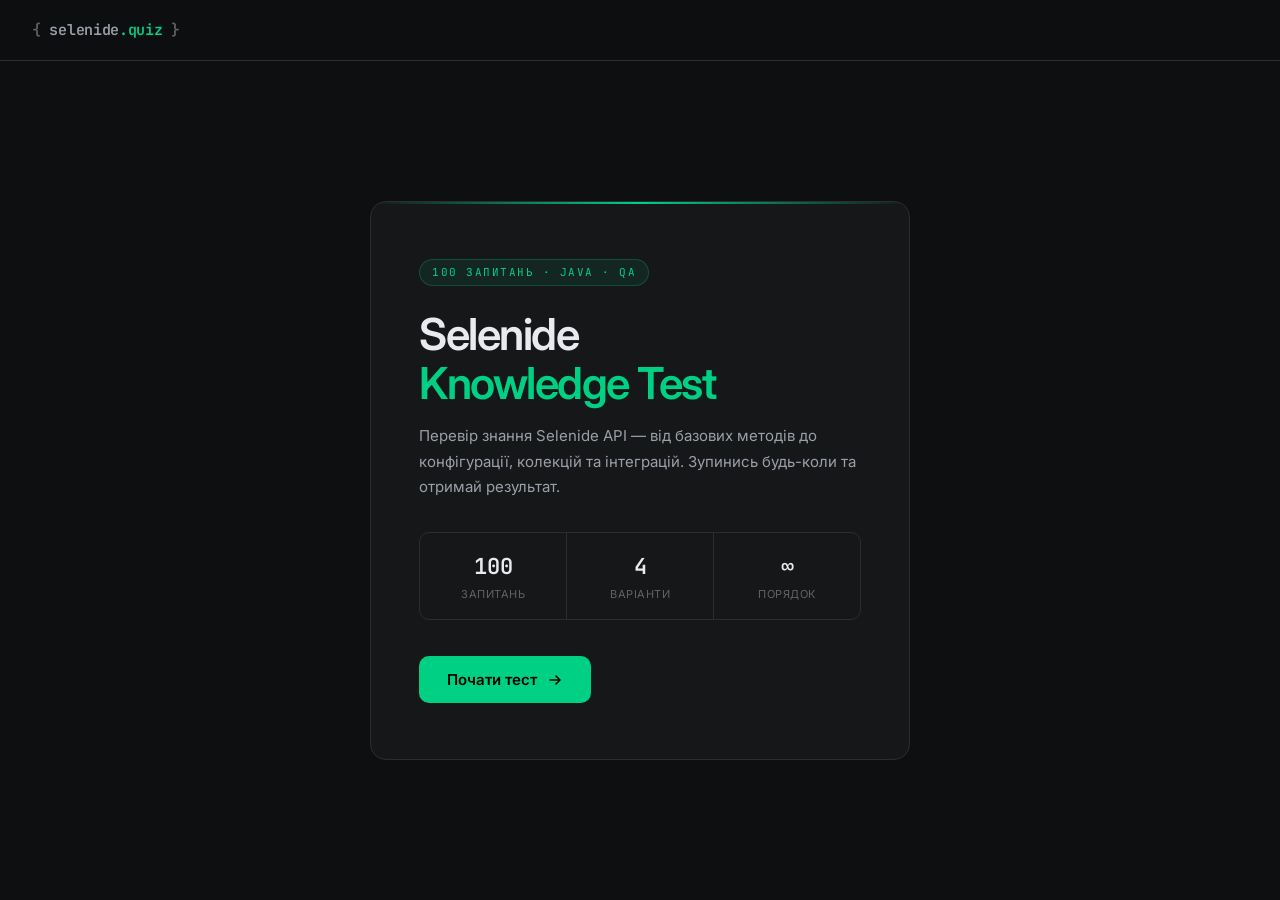
==== selenide-quiz/index.html @ ab712564 "Initial commit" ====
<!DOCTYPE html>
<html lang="uk">
<head>
  <meta charset="UTF-8">
  <meta name="viewport" content="width=device-width, initial-scale=1.0">
  <title>Selenide Quiz</title>
  <link rel="preconnect" href="https://fonts.googleapis.com">
  <link rel="preconnect" href="https://fonts.gstatic.com" crossorigin>
  <link href="https://fonts.googleapis.com/css2?family=JetBrains+Mono:wght@400;500;600&family=Inter:wght@400;500;600&display=swap" rel="stylesheet">
  <link rel="stylesheet" href="style.css">
</head>
<body>
  <div class="app">
    <header class="header">
      <div class="logo"><span class="logo-bracket">{</span> selenide<span class="logo-accent">.quiz</span> <span class="logo-bracket">}</span></div>
      <div class="header-meta" id="headerMeta"></div>
    </header>

    <main class="main">

      <div class="screen" id="startScreen">
        <div class="start-card">
          <div class="start-badge">100 запитань · Java · QA</div>
          <h1 class="start-title">Selenide<br><span class="start-title-accent">Knowledge Test</span></h1>
          <p class="start-desc">Перевір знання Selenide API — від базових методів до конфігурації, колекцій та інтеграцій. Зупинись будь-коли та отримай результат.</p>
          <div class="start-stats">
            <div class="start-stat"><span class="stat-n">100</span><span class="stat-l">запитань</span></div>
            <div class="start-stat"><span class="stat-n">4</span><span class="stat-l">варіанти</span></div>
            <div class="start-stat"><span class="stat-n">∞</span><span class="stat-l">порядок</span></div>
          </div>
          <button class="btn-primary" id="startBtn">
            <span>Почати тест</span>
            <svg width="16" height="16" viewBox="0 0 16 16" fill="none"><path d="M3 8h10M9 4l4 4-4 4" stroke="currentColor" stroke-width="1.5" stroke-linecap="round" stroke-linejoin="round"/></svg>
          </button>
        </div>
      </div>

      <div class="screen hidden" id="quizScreen">
        <div class="quiz-layout">
          <div class="quiz-sidebar">
            <div class="progress-ring-wrap">
              <svg class="progress-ring" width="80" height="80" viewBox="0 0 80 80">
                <circle class="ring-bg" cx="40" cy="40" r="34" fill="none" stroke-width="4"/>
                <circle class="ring-fill" id="ringFill" cx="40" cy="40" r="34" fill="none" stroke-width="4" stroke-linecap="round" transform="rotate(-90 40 40)"/>
              </svg>
              <div class="ring-label" id="ringLabel">0%</div>
            </div>
            <div class="score-block">
              <div class="score-item correct"><span class="score-icon">✓</span><span id="sCorrect">0</span></div>
              <div class="score-item wrong"><span class="score-icon">✗</span><span id="sWrong">0</span></div>
            </div>
            <div class="q-counter" id="qCounter">1 <span>/ 100</span></div>
            <button class="btn-finish" id="finishBtn">⏹ Фініш</button>
          </div>
          <div class="quiz-content">
            <div class="progress-bar-wrap">
              <div class="progress-bar"><div class="progress-fill" id="progressFill"></div></div>
            </div>
            <div class="question-box">
              <div class="q-number" id="qNumber">Q1</div>
              <div class="q-text" id="qText"></div>
            </div>
            <div class="options" id="optionsContainer"></div>
            <div class="feedback hidden" id="feedbackBox"></div>
            <div class="btn-row">
              <button class="btn-next hidden" id="nextBtn">Наступне →</button>
            </div>
          </div>
        </div>
      </div>

      <div class="screen hidden" id="resultsScreen">
        <div class="results-card">
          <div class="result-label">Результат</div>
          <div class="result-percent" id="resultPercent">0%</div>
          <div class="result-msg" id="resultMsg"></div>
          <div class="result-grid">
            <div class="result-cell correct"><div class="rc-n" id="rcCorrect">0</div><div class="rc-l">правильних</div></div>
            <div class="result-cell wrong"><div class="rc-n" id="rcWrong">0</div><div class="rc-l">неправильних</div></div>
            <div class="result-cell"><div class="rc-n" id="rcTotal">0</div><div class="rc-l">пройдено</div></div>
            <div class="result-cell muted"><div class="rc-n" id="rcLeft">0</div><div class="rc-l">залишилось</div></div>
          </div>
          <button class="btn-primary" id="restartBtn">
            <span>Пройти ще раз</span>
            <svg width="16" height="16" viewBox="0 0 16 16" fill="none"><path d="M2 8a6 6 0 1 0 1.2-3.6M2 2v4h4" stroke="currentColor" stroke-width="1.5" stroke-linecap="round" stroke-linejoin="round"/></svg>
          </button>
        </div>
      </div>

    </main>
  </div>
  <script src="questions.js"></script>
  <script src="app.js"></script>
</body>
</html>
---- selenide-quiz/style.css ----
*, *::before, *::after { box-sizing: border-box; margin: 0; padding: 0; }

:root {
  --bg: #0e0f11;
  --bg2: #161719;
  --bg3: #1e2023;
  --border: #2a2d31;
  --border2: #353a3f;
  --text: #e8eaed;
  --text2: #9aa0a8;
  --text3: #5f6368;
  --accent: #00d084;
  --accent2: #00a86b;
  --danger: #ff5c5c;
  --danger-bg: rgba(255,92,92,0.08);
  --danger-border: rgba(255,92,92,0.25);
  --success: #00d084;
  --success-bg: rgba(0,208,132,0.08);
  --success-border: rgba(0,208,132,0.25);
  --font-mono: 'JetBrains Mono', monospace;
  --font: 'Inter', sans-serif;
  --radius: 10px;
  --radius-lg: 16px;
}

html, body { height: 100%; }
body { font-family: var(--font); background: var(--bg); color: var(--text); line-height: 1.6; min-height: 100vh; }
.app { min-height: 100vh; display: flex; flex-direction: column; }

.header { display: flex; align-items: center; justify-content: space-between; padding: 18px 32px; border-bottom: 1px solid var(--border); position: sticky; top: 0; background: rgba(14,15,17,0.92); backdrop-filter: blur(12px); z-index: 10; }
.logo { font-family: var(--font-mono); font-size: 15px; font-weight: 600; color: var(--text2); letter-spacing: -0.3px; }
.logo-bracket { color: var(--text3); }
.logo-accent { color: var(--accent); }
.header-meta { font-family: var(--font-mono); font-size: 12px; color: var(--text3); }

.main { flex: 1; display: flex; align-items: center; justify-content: center; padding: 40px 24px; }
.screen { width: 100%; max-width: 820px; }
.hidden { display: none !important; }

.start-card { background: var(--bg2); border: 1px solid var(--border); border-radius: var(--radius-lg); padding: 56px 48px; max-width: 540px; margin: 0 auto; position: relative; overflow: hidden; }
.start-card::before { content: ''; position: absolute; top: 0; left: 0; right: 0; height: 2px; background: linear-gradient(90deg, transparent, var(--accent), transparent); }
.start-badge { font-family: var(--font-mono); font-size: 11px; color: var(--accent); text-transform: uppercase; letter-spacing: 1.5px; margin-bottom: 24px; display: inline-block; background: var(--success-bg); border: 1px solid var(--success-border); padding: 4px 12px; border-radius: 20px; }
.start-title { font-size: 44px; font-weight: 600; line-height: 1.1; letter-spacing: -1.5px; margin-bottom: 16px; color: var(--text); }
.start-title-accent { color: var(--accent); }
.start-desc { font-size: 15px; color: var(--text2); line-height: 1.7; margin-bottom: 32px; }

.start-stats { display: flex; gap: 0; margin-bottom: 36px; border: 1px solid var(--border); border-radius: var(--radius); overflow: hidden; }
.start-stat { flex: 1; padding: 16px; text-align: center; border-right: 1px solid var(--border); }
.start-stat:last-child { border-right: none; }
.stat-n { display: block; font-family: var(--font-mono); font-size: 22px; font-weight: 600; color: var(--text); }
.stat-l { display: block; font-size: 11px; color: var(--text3); margin-top: 2px; text-transform: uppercase; letter-spacing: 0.5px; }

.btn-primary { display: inline-flex; align-items: center; gap: 10px; padding: 14px 28px; background: var(--accent); color: #000; border: none; border-radius: var(--radius); font-size: 15px; font-weight: 600; cursor: pointer; transition: background 0.15s, transform 0.1s; font-family: var(--font); }
.btn-primary:hover { background: var(--accent2); }
.btn-primary:active { transform: scale(0.98); }

.btn-finish { width: 100%; padding: 10px; background: transparent; border: 1px solid var(--danger-border); color: var(--danger); border-radius: var(--radius); font-size: 13px; font-family: var(--font-mono); cursor: pointer; transition: background 0.15s; margin-top: auto; }
.btn-finish:hover { background: var(--danger-bg); }

.btn-next { padding: 12px 28px; background: transparent; border: 1px solid var(--border2); color: var(--text); border-radius: var(--radius); font-size: 14px; font-family: var(--font); cursor: pointer; transition: border-color 0.15s, color 0.15s; }
.btn-next:hover { border-color: var(--accent); color: var(--accent); }

.quiz-layout { display: grid; grid-template-columns: 160px 1fr; gap: 24px; align-items: start; }
.quiz-sidebar { background: var(--bg2); border: 1px solid var(--border); border-radius: var(--radius-lg); padding: 24px 16px; display: flex; flex-direction: column; align-items: center; gap: 20px; position: sticky; top: 88px; }

.progress-ring-wrap { position: relative; width: 80px; height: 80px; }
.ring-bg { stroke: var(--border); }
.ring-fill { stroke: var(--accent); stroke-dasharray: 213.6; stroke-dashoffset: 213.6; transition: stroke-dashoffset 0.4s ease; }
.ring-label { position: absolute; inset: 0; display: flex; align-items: center; justify-content: center; font-family: var(--font-mono); font-size: 13px; font-weight: 600; color: var(--text); }

.score-block { display: flex; flex-direction: column; gap: 8px; width: 100%; }
.score-item { display: flex; align-items: center; justify-content: space-between; padding: 8px 12px; border-radius: var(--radius); font-family: var(--font-mono); font-size: 15px; font-weight: 600; background: var(--bg3); }
.score-item.correct { color: var(--success); }
.score-item.wrong { color: var(--danger); }
.score-icon { font-size: 13px; }
.q-counter { font-family: var(--font-mono); font-size: 18px; font-weight: 600; color: var(--text); }
.q-counter span { color: var(--text3); font-size: 13px; }

.quiz-content { display: flex; flex-direction: column; gap: 20px; }
.progress-bar-wrap { width: 100%; }
.progress-bar { height: 3px; background: var(--border); border-radius: 2px; overflow: hidden; }
.progress-fill { height: 100%; background: var(--accent); border-radius: 2px; transition: width 0.4s ease; width: 0%; }

.question-box { background: var(--bg2); border: 1px solid var(--border); border-radius: var(--radius-lg); padding: 28px 32px; position: relative; overflow: hidden; }
.question-box::before { content: ''; position: absolute; left: 0; top: 0; bottom: 0; width: 3px; background: var(--accent); border-radius: 2px; }
.q-number { font-family: var(--font-mono); font-size: 11px; color: var(--accent); text-transform: uppercase; letter-spacing: 1px; margin-bottom: 12px; }
.q-text { font-size: 17px; font-weight: 500; color: var(--text); line-height: 1.55; }

.options { display: flex; flex-direction: column; gap: 10px; }
.option { display: flex; align-items: center; gap: 14px; padding: 14px 18px; background: var(--bg2); border: 1px solid var(--border); border-radius: var(--radius); cursor: pointer; font-size: 15px; color: var(--text); text-align: left; transition: border-color 0.12s, background 0.12s; font-family: var(--font); width: 100%; }
.option:hover:not(:disabled) { border-color: var(--border2); background: var(--bg3); }
.option:disabled { cursor: default; }
.option.correct { border-color: var(--success-border); background: var(--success-bg); color: var(--success); }
.option.wrong { border-color: var(--danger-border); background: var(--danger-bg); color: var(--danger); }
.option.reveal { border-color: var(--success-border); background: var(--success-bg); color: var(--success); }

.opt-letter { width: 28px; height: 28px; border-radius: 6px; background: var(--bg3); border: 1px solid var(--border2); display: flex; align-items: center; justify-content: center; font-family: var(--font-mono); font-size: 12px; font-weight: 600; flex-shrink: 0; color: var(--text2); transition: background 0.12s, border-color 0.12s, color 0.12s; }
.option.correct .opt-letter { background: var(--success-bg); border-color: var(--success-border); color: var(--success); }
.option.wrong .opt-letter { background: var(--danger-bg); border-color: var(--danger-border); color: var(--danger); }
.option.reveal .opt-letter { background: var(--success-bg); border-color: var(--success-border); color: var(--success); }

.feedback { padding: 14px 18px; border-radius: var(--radius); font-size: 14px; line-height: 1.6; }
.feedback.correct { background: var(--success-bg); border: 1px solid var(--success-border); color: var(--success); }
.feedback.wrong { background: var(--danger-bg); border: 1px solid var(--danger-border); color: var(--danger); }
.btn-row { min-height: 44px; }

.results-card { background: var(--bg2); border: 1px solid var(--border); border-radius: var(--radius-lg); padding: 56px 48px; max-width: 540px; margin: 0 auto; text-align: center; position: relative; overflow: hidden; }
.results-card::before { content: ''; position: absolute; top: 0; left: 0; right: 0; height: 2px; background: linear-gradient(90deg, transparent, var(--accent), transparent); }
.result-label { font-family: var(--font-mono); font-size: 11px; color: var(--text3); text-transform: uppercase; letter-spacing: 1.5px; margin-bottom: 8px; }
.result-percent { font-size: 72px; font-weight: 600; letter-spacing: -3px; color: var(--accent); font-family: var(--font-mono); line-height: 1; margin-bottom: 12px; }
.result-msg { font-size: 15px; color: var(--text2); margin-bottom: 36px; }
.result-grid { display: grid; grid-template-columns: 1fr 1fr; gap: 12px; margin-bottom: 36px; }
.result-cell { background: var(--bg3); border: 1px solid var(--border); border-radius: var(--radius); padding: 20px 16px; }
.result-cell.correct .rc-n { color: var(--success); }
.result-cell.wrong .rc-n { color: var(--danger); }
.result-cell.muted .rc-n { color: var(--text3); }
.rc-n { font-family: var(--font-mono); font-size: 28px; font-weight: 600; color: var(--text); }
.rc-l { font-size: 12px; color: var(--text3); margin-top: 4px; text-transform: uppercase; letter-spacing: 0.5px; }

@media (max-width: 640px) {
  .quiz-layout { grid-template-columns: 1fr; }
  .quiz-sidebar { position: static; flex-direction: row; flex-wrap: wrap; justify-content: space-between; }
  .start-card, .results-card { padding: 32px 24px; }
  .start-title { font-size: 32px; }
  .header { padding: 14px 20px; }
}
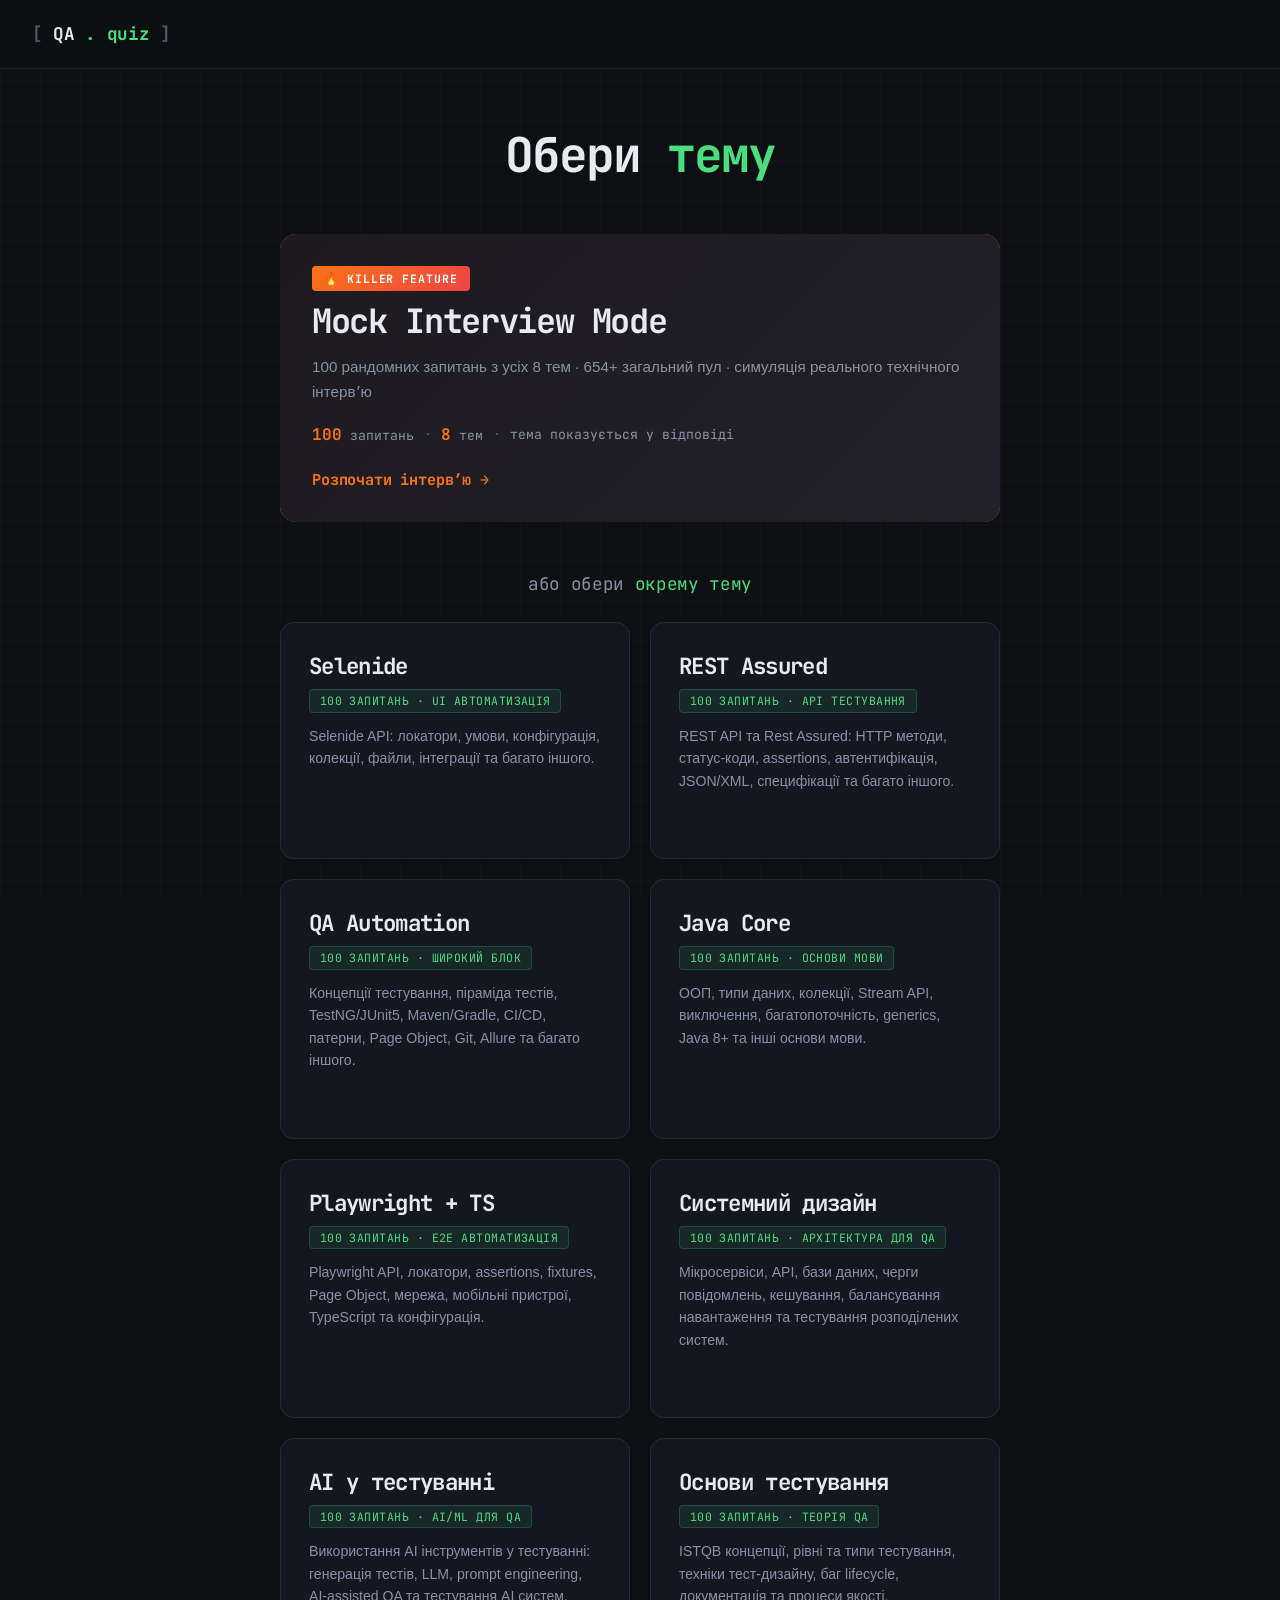
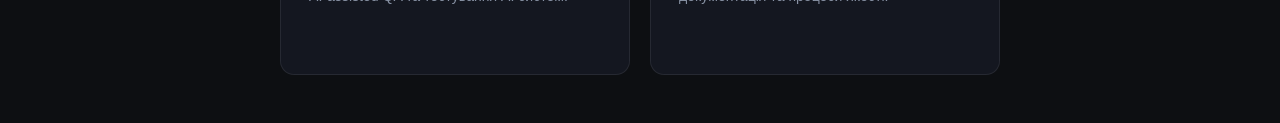
==== commit 68ba1923: "update selenide quiz app" ====
--- a/selenide-quiz/index.html
+++ b/selenide-quiz/index.html
@@ -3,93 +3,75 @@
 <head>
   <meta charset="UTF-8">
   <meta name="viewport" content="width=device-width, initial-scale=1.0">
-  <title>Selenide Quiz</title>
+  <title>QA Quiz</title>
   <link rel="preconnect" href="https://fonts.googleapis.com">
-  <link rel="preconnect" href="https://fonts.gstatic.com" crossorigin>
-  <link href="https://fonts.googleapis.com/css2?family=JetBrains+Mono:wght@400;500;600&family=Inter:wght@400;500;600&display=swap" rel="stylesheet">
+  <link href="https://fonts.googleapis.com/css2?family=JetBrains+Mono:wght@400;500;700&family=Inter:wght@400;500;600&display=swap" rel="stylesheet">
   <link rel="stylesheet" href="style.css">
 </head>
 <body>
+  <div class="bg-grid"></div>
+
   <div class="app">
     <header class="header">
-      <div class="logo"><span class="logo-bracket">{</span> selenide<span class="logo-accent">.quiz</span> <span class="logo-bracket">}</span></div>
-      <div class="header-meta" id="headerMeta"></div>
+      <div class="logo">
+        <span class="logo-bracket">[</span>
+        <span class="logo-text">QA</span>
+        <span class="logo-dot">.</span>
+        <span class="logo-quiz">quiz</span>
+        <span class="logo-bracket">]</span>
+        <span class="logo-topic-sep" id="logoTopic" style="display:none"></span>
+      </div>
+      <div class="header-meta" id="headerMeta" style="display:none">
+        <span class="meta-item" id="metaCounter">1 / 100</span>
+        <span class="meta-sep">//</span>
+        <span class="meta-item correct-meta"><span id="metaCorrect">0</span> ✓</span>
+        <span class="meta-sep">//</span>
+        <span class="meta-item wrong-meta"><span id="metaWrong">0</span> ✗</span>
+        <button class="finish-btn" id="finishBtn">Фініш</button>
+      </div>
     </header>
 
-    <main class="main">
+    <!-- START / TOPIC PICKER SCREEN -->
+    <div class="screen" id="startScreen" style="display:flex">
+      <div class="start-content" style="display:none"></div>
+      <div class="start-deco" style="display:none"></div>
+      <div class="topic-picker" id="topicPicker"></div>
+    </div>
 
-      <div class="screen" id="startScreen">
-        <div class="start-card">
-          <div class="start-badge">100 запитань · Java · QA</div>
-          <h1 class="start-title">Selenide<br><span class="start-title-accent">Knowledge Test</span></h1>
-          <p class="start-desc">Перевір знання Selenide API — від базових методів до конфігурації, колекцій та інтеграцій. Зупинись будь-коли та отримай результат.</p>
-          <div class="start-stats">
-            <div class="start-stat"><span class="stat-n">100</span><span class="stat-l">запитань</span></div>
-            <div class="start-stat"><span class="stat-n">4</span><span class="stat-l">варіанти</span></div>
-            <div class="start-stat"><span class="stat-n">∞</span><span class="stat-l">порядок</span></div>
-          </div>
-          <button class="btn-primary" id="startBtn">
-            <span>Почати тест</span>
-            <svg width="16" height="16" viewBox="0 0 16 16" fill="none"><path d="M3 8h10M9 4l4 4-4 4" stroke="currentColor" stroke-width="1.5" stroke-linecap="round" stroke-linejoin="round"/></svg>
-          </button>
+    <!-- QUIZ SCREEN -->
+    <div class="screen" id="quizScreen" style="display:none">
+      <div class="progress-bar-wrap">
+        <div class="progress-bar"><div class="progress-fill" id="progressFill"></div></div>
+      </div>
+      <div class="question-area">
+        <div class="question-num" id="questionNum">01</div>
+        <span class="question-topic-tag" id="questionTopicTag" style="display:none"></span>
+        <div class="question-text" id="questionText"></div>
+      </div>
+      <div class="options" id="optionsContainer"></div>
+      <div class="feedback" id="feedbackBox" style="display:none"></div>
+      <div class="quiz-actions">
+        <button class="next-btn" id="nextBtn" style="display:none">Наступне <span>→</span></button>
+      </div>
+    </div>
+
+    <!-- RESULTS SCREEN -->
+    <div class="screen" id="resultsScreen" style="display:none">
+      <div class="results-content">
+        <div class="result-label">Результат</div>
+        <div class="result-percent" id="resultPercent">0%</div>
+        <div class="result-msg" id="resultMsg"></div>
+        <div class="result-stats">
+          <div class="stat-card correct-card"><div class="stat-n" id="resCorrect">0</div><div class="stat-l">правильних</div></div>
+          <div class="stat-card wrong-card"><div class="stat-n" id="resWrong">0</div><div class="stat-l">неправильних</div></div>
+          <div class="stat-card total-card"><div class="stat-n" id="resTotal">0</div><div class="stat-l">пройдено</div></div>
+          <div class="stat-card skip-card"><div class="stat-n" id="resSkipped">0</div><div class="stat-l">залишилось</div></div>
         </div>
+        <button class="start-btn" id="restartBtn"><span>Обрати тему</span><span class="btn-arrow">↩</span></button>
       </div>
+    </div>
+  </div>
 
-      <div class="screen hidden" id="quizScreen">
-        <div class="quiz-layout">
-          <div class="quiz-sidebar">
-            <div class="progress-ring-wrap">
-              <svg class="progress-ring" width="80" height="80" viewBox="0 0 80 80">
-                <circle class="ring-bg" cx="40" cy="40" r="34" fill="none" stroke-width="4"/>
-                <circle class="ring-fill" id="ringFill" cx="40" cy="40" r="34" fill="none" stroke-width="4" stroke-linecap="round" transform="rotate(-90 40 40)"/>
-              </svg>
-              <div class="ring-label" id="ringLabel">0%</div>
-            </div>
-            <div class="score-block">
-              <div class="score-item correct"><span class="score-icon">✓</span><span id="sCorrect">0</span></div>
-              <div class="score-item wrong"><span class="score-icon">✗</span><span id="sWrong">0</span></div>
-            </div>
-            <div class="q-counter" id="qCounter">1 <span>/ 100</span></div>
-            <button class="btn-finish" id="finishBtn">⏹ Фініш</button>
-          </div>
-          <div class="quiz-content">
-            <div class="progress-bar-wrap">
-              <div class="progress-bar"><div class="progress-fill" id="progressFill"></div></div>
-            </div>
-            <div class="question-box">
-              <div class="q-number" id="qNumber">Q1</div>
-              <div class="q-text" id="qText"></div>
-            </div>
-            <div class="options" id="optionsContainer"></div>
-            <div class="feedback hidden" id="feedbackBox"></div>
-            <div class="btn-row">
-              <button class="btn-next hidden" id="nextBtn">Наступне →</button>
-            </div>
-          </div>
-        </div>
-      </div>
-
-      <div class="screen hidden" id="resultsScreen">
-        <div class="results-card">
-          <div class="result-label">Результат</div>
-          <div class="result-percent" id="resultPercent">0%</div>
-          <div class="result-msg" id="resultMsg"></div>
-          <div class="result-grid">
-            <div class="result-cell correct"><div class="rc-n" id="rcCorrect">0</div><div class="rc-l">правильних</div></div>
-            <div class="result-cell wrong"><div class="rc-n" id="rcWrong">0</div><div class="rc-l">неправильних</div></div>
-            <div class="result-cell"><div class="rc-n" id="rcTotal">0</div><div class="rc-l">пройдено</div></div>
-            <div class="result-cell muted"><div class="rc-n" id="rcLeft">0</div><div class="rc-l">залишилось</div></div>
-          </div>
-          <button class="btn-primary" id="restartBtn">
-            <span>Пройти ще раз</span>
-            <svg width="16" height="16" viewBox="0 0 16 16" fill="none"><path d="M2 8a6 6 0 1 0 1.2-3.6M2 2v4h4" stroke="currentColor" stroke-width="1.5" stroke-linecap="round" stroke-linejoin="round"/></svg>
-          </button>
-        </div>
-      </div>
-
-    </main>
-  </div>
-  <script src="questions.js"></script>
-  <script src="app.js"></script>
+  <script src="quiz.js"></script>
 </body>
 </html>
--- a/selenide-quiz/style.css
+++ b/selenide-quiz/style.css
@@ -1,126 +1,638 @@
 *, *::before, *::after { box-sizing: border-box; margin: 0; padding: 0; }
 
 :root {
-  --bg: #0e0f11;
-  --bg2: #161719;
-  --bg3: #1e2023;
-  --border: #2a2d31;
-  --border2: #353a3f;
-  --text: #e8eaed;
-  --text2: #9aa0a8;
-  --text3: #5f6368;
-  --accent: #00d084;
-  --accent2: #00a86b;
-  --danger: #ff5c5c;
-  --danger-bg: rgba(255,92,92,0.08);
-  --danger-border: rgba(255,92,92,0.25);
-  --success: #00d084;
-  --success-bg: rgba(0,208,132,0.08);
-  --success-border: rgba(0,208,132,0.25);
-  --font-mono: 'JetBrains Mono', monospace;
-  --font: 'Inter', sans-serif;
-  --radius: 10px;
-  --radius-lg: 16px;
-}
-
-html, body { height: 100%; }
-body { font-family: var(--font); background: var(--bg); color: var(--text); line-height: 1.6; min-height: 100vh; }
-.app { min-height: 100vh; display: flex; flex-direction: column; }
-
-.header { display: flex; align-items: center; justify-content: space-between; padding: 18px 32px; border-bottom: 1px solid var(--border); position: sticky; top: 0; background: rgba(14,15,17,0.92); backdrop-filter: blur(12px); z-index: 10; }
-.logo { font-family: var(--font-mono); font-size: 15px; font-weight: 600; color: var(--text2); letter-spacing: -0.3px; }
+  --bg: #0d0f12;
+  --bg2: #141720;
+  --bg3: #1a1e28;
+  --border: rgba(255,255,255,0.08);
+  --border2: rgba(255,255,255,0.14);
+  --text: #e8eaf0;
+  --text2: #8892a4;
+  --text3: #4a5568;
+  --accent: #4ade80;
+  --accent2: #22c55e;
+  --danger: #f87171;
+  --danger2: #ef4444;
+  --info: #60a5fa;
+  --warn: #fbbf24;
+  --mono: 'JetBrains Mono', monospace;
+  --sans: 'Inter', sans-serif;
+}
+
+html, body {
+  height: 100%;
+  background: var(--bg);
+  color: var(--text);
+  font-family: var(--sans);
+  font-size: 16px;
+  line-height: 1.6;
+}
+
+.bg-grid {
+  position: fixed;
+  inset: 0;
+  background-image:
+    linear-gradient(rgba(74,222,128,0.03) 1px, transparent 1px),
+    linear-gradient(90deg, rgba(74,222,128,0.03) 1px, transparent 1px);
+  background-size: 40px 40px;
+  pointer-events: none;
+  z-index: 0;
+}
+
+.app {
+  position: relative;
+  z-index: 1;
+  min-height: 100vh;
+  display: flex;
+  flex-direction: column;
+}
+
+/* HEADER */
+.header {
+  display: flex;
+  align-items: center;
+  justify-content: space-between;
+  padding: 1.25rem 2rem;
+  border-bottom: 1px solid var(--border);
+  background: rgba(13,15,18,0.8);
+  backdrop-filter: blur(10px);
+  position: sticky;
+  top: 0;
+  z-index: 100;
+}
+
+.logo {
+  font-family: var(--mono);
+  font-size: 1.1rem;
+  font-weight: 700;
+  letter-spacing: -0.02em;
+}
 .logo-bracket { color: var(--text3); }
-.logo-accent { color: var(--accent); }
-.header-meta { font-family: var(--font-mono); font-size: 12px; color: var(--text3); }
-
-.main { flex: 1; display: flex; align-items: center; justify-content: center; padding: 40px 24px; }
-.screen { width: 100%; max-width: 820px; }
-.hidden { display: none !important; }
-
-.start-card { background: var(--bg2); border: 1px solid var(--border); border-radius: var(--radius-lg); padding: 56px 48px; max-width: 540px; margin: 0 auto; position: relative; overflow: hidden; }
-.start-card::before { content: ''; position: absolute; top: 0; left: 0; right: 0; height: 2px; background: linear-gradient(90deg, transparent, var(--accent), transparent); }
-.start-badge { font-family: var(--font-mono); font-size: 11px; color: var(--accent); text-transform: uppercase; letter-spacing: 1.5px; margin-bottom: 24px; display: inline-block; background: var(--success-bg); border: 1px solid var(--success-border); padding: 4px 12px; border-radius: 20px; }
-.start-title { font-size: 44px; font-weight: 600; line-height: 1.1; letter-spacing: -1.5px; margin-bottom: 16px; color: var(--text); }
-.start-title-accent { color: var(--accent); }
-.start-desc { font-size: 15px; color: var(--text2); line-height: 1.7; margin-bottom: 32px; }
-
-.start-stats { display: flex; gap: 0; margin-bottom: 36px; border: 1px solid var(--border); border-radius: var(--radius); overflow: hidden; }
-.start-stat { flex: 1; padding: 16px; text-align: center; border-right: 1px solid var(--border); }
-.start-stat:last-child { border-right: none; }
-.stat-n { display: block; font-family: var(--font-mono); font-size: 22px; font-weight: 600; color: var(--text); }
-.stat-l { display: block; font-size: 11px; color: var(--text3); margin-top: 2px; text-transform: uppercase; letter-spacing: 0.5px; }
-
-.btn-primary { display: inline-flex; align-items: center; gap: 10px; padding: 14px 28px; background: var(--accent); color: #000; border: none; border-radius: var(--radius); font-size: 15px; font-weight: 600; cursor: pointer; transition: background 0.15s, transform 0.1s; font-family: var(--font); }
-.btn-primary:hover { background: var(--accent2); }
-.btn-primary:active { transform: scale(0.98); }
-
-.btn-finish { width: 100%; padding: 10px; background: transparent; border: 1px solid var(--danger-border); color: var(--danger); border-radius: var(--radius); font-size: 13px; font-family: var(--font-mono); cursor: pointer; transition: background 0.15s; margin-top: auto; }
-.btn-finish:hover { background: var(--danger-bg); }
-
-.btn-next { padding: 12px 28px; background: transparent; border: 1px solid var(--border2); color: var(--text); border-radius: var(--radius); font-size: 14px; font-family: var(--font); cursor: pointer; transition: border-color 0.15s, color 0.15s; }
-.btn-next:hover { border-color: var(--accent); color: var(--accent); }
-
-.quiz-layout { display: grid; grid-template-columns: 160px 1fr; gap: 24px; align-items: start; }
-.quiz-sidebar { background: var(--bg2); border: 1px solid var(--border); border-radius: var(--radius-lg); padding: 24px 16px; display: flex; flex-direction: column; align-items: center; gap: 20px; position: sticky; top: 88px; }
-
-.progress-ring-wrap { position: relative; width: 80px; height: 80px; }
-.ring-bg { stroke: var(--border); }
-.ring-fill { stroke: var(--accent); stroke-dasharray: 213.6; stroke-dashoffset: 213.6; transition: stroke-dashoffset 0.4s ease; }
-.ring-label { position: absolute; inset: 0; display: flex; align-items: center; justify-content: center; font-family: var(--font-mono); font-size: 13px; font-weight: 600; color: var(--text); }
-
-.score-block { display: flex; flex-direction: column; gap: 8px; width: 100%; }
-.score-item { display: flex; align-items: center; justify-content: space-between; padding: 8px 12px; border-radius: var(--radius); font-family: var(--font-mono); font-size: 15px; font-weight: 600; background: var(--bg3); }
-.score-item.correct { color: var(--success); }
-.score-item.wrong { color: var(--danger); }
-.score-icon { font-size: 13px; }
-.q-counter { font-family: var(--font-mono); font-size: 18px; font-weight: 600; color: var(--text); }
-.q-counter span { color: var(--text3); font-size: 13px; }
-
-.quiz-content { display: flex; flex-direction: column; gap: 20px; }
-.progress-bar-wrap { width: 100%; }
-.progress-bar { height: 3px; background: var(--border); border-radius: 2px; overflow: hidden; }
-.progress-fill { height: 100%; background: var(--accent); border-radius: 2px; transition: width 0.4s ease; width: 0%; }
-
-.question-box { background: var(--bg2); border: 1px solid var(--border); border-radius: var(--radius-lg); padding: 28px 32px; position: relative; overflow: hidden; }
-.question-box::before { content: ''; position: absolute; left: 0; top: 0; bottom: 0; width: 3px; background: var(--accent); border-radius: 2px; }
-.q-number { font-family: var(--font-mono); font-size: 11px; color: var(--accent); text-transform: uppercase; letter-spacing: 1px; margin-bottom: 12px; }
-.q-text { font-size: 17px; font-weight: 500; color: var(--text); line-height: 1.55; }
-
-.options { display: flex; flex-direction: column; gap: 10px; }
-.option { display: flex; align-items: center; gap: 14px; padding: 14px 18px; background: var(--bg2); border: 1px solid var(--border); border-radius: var(--radius); cursor: pointer; font-size: 15px; color: var(--text); text-align: left; transition: border-color 0.12s, background 0.12s; font-family: var(--font); width: 100%; }
-.option:hover:not(:disabled) { border-color: var(--border2); background: var(--bg3); }
-.option:disabled { cursor: default; }
-.option.correct { border-color: var(--success-border); background: var(--success-bg); color: var(--success); }
-.option.wrong { border-color: var(--danger-border); background: var(--danger-bg); color: var(--danger); }
-.option.reveal { border-color: var(--success-border); background: var(--success-bg); color: var(--success); }
-
-.opt-letter { width: 28px; height: 28px; border-radius: 6px; background: var(--bg3); border: 1px solid var(--border2); display: flex; align-items: center; justify-content: center; font-family: var(--font-mono); font-size: 12px; font-weight: 600; flex-shrink: 0; color: var(--text2); transition: background 0.12s, border-color 0.12s, color 0.12s; }
-.option.correct .opt-letter { background: var(--success-bg); border-color: var(--success-border); color: var(--success); }
-.option.wrong .opt-letter { background: var(--danger-bg); border-color: var(--danger-border); color: var(--danger); }
-.option.reveal .opt-letter { background: var(--success-bg); border-color: var(--success-border); color: var(--success); }
-
-.feedback { padding: 14px 18px; border-radius: var(--radius); font-size: 14px; line-height: 1.6; }
-.feedback.correct { background: var(--success-bg); border: 1px solid var(--success-border); color: var(--success); }
-.feedback.wrong { background: var(--danger-bg); border: 1px solid var(--danger-border); color: var(--danger); }
-.btn-row { min-height: 44px; }
-
-.results-card { background: var(--bg2); border: 1px solid var(--border); border-radius: var(--radius-lg); padding: 56px 48px; max-width: 540px; margin: 0 auto; text-align: center; position: relative; overflow: hidden; }
-.results-card::before { content: ''; position: absolute; top: 0; left: 0; right: 0; height: 2px; background: linear-gradient(90deg, transparent, var(--accent), transparent); }
-.result-label { font-family: var(--font-mono); font-size: 11px; color: var(--text3); text-transform: uppercase; letter-spacing: 1.5px; margin-bottom: 8px; }
-.result-percent { font-size: 72px; font-weight: 600; letter-spacing: -3px; color: var(--accent); font-family: var(--font-mono); line-height: 1; margin-bottom: 12px; }
-.result-msg { font-size: 15px; color: var(--text2); margin-bottom: 36px; }
-.result-grid { display: grid; grid-template-columns: 1fr 1fr; gap: 12px; margin-bottom: 36px; }
-.result-cell { background: var(--bg3); border: 1px solid var(--border); border-radius: var(--radius); padding: 20px 16px; }
-.result-cell.correct .rc-n { color: var(--success); }
-.result-cell.wrong .rc-n { color: var(--danger); }
-.result-cell.muted .rc-n { color: var(--text3); }
-.rc-n { font-family: var(--font-mono); font-size: 28px; font-weight: 600; color: var(--text); }
-.rc-l { font-size: 12px; color: var(--text3); margin-top: 4px; text-transform: uppercase; letter-spacing: 0.5px; }
-
-@media (max-width: 640px) {
-  .quiz-layout { grid-template-columns: 1fr; }
-  .quiz-sidebar { position: static; flex-direction: row; flex-wrap: wrap; justify-content: space-between; }
-  .start-card, .results-card { padding: 32px 24px; }
-  .start-title { font-size: 32px; }
-  .header { padding: 14px 20px; }
-}
+.logo-text { color: var(--text); }
+.logo-dot { color: var(--accent); }
+.logo-quiz { color: var(--accent); }
+
+.header-meta {
+  display: flex;
+  align-items: center;
+  gap: 0.75rem;
+  font-family: var(--mono);
+  font-size: 0.8rem;
+}
+.meta-sep { color: var(--text3); }
+.meta-item { color: var(--text2); }
+.correct-meta { color: var(--accent); }
+.wrong-meta { color: var(--danger); }
+
+.finish-btn {
+  margin-left: 0.5rem;
+  padding: 0.3rem 0.9rem;
+  border: 1px solid var(--danger2);
+  border-radius: 6px;
+  background: transparent;
+  color: var(--danger);
+  font-family: var(--mono);
+  font-size: 0.78rem;
+  cursor: pointer;
+  transition: background 0.15s, color 0.15s;
+}
+.finish-btn:hover { background: var(--danger2); color: #fff; }
+
+/* SCREENS */
+.screen { flex: 1; padding: 3rem 2rem; max-width: 860px; margin: 0 auto; width: 100%; }
+
+/* START SCREEN */
+#startScreen {
+  display: grid;
+  grid-template-columns: 1fr 1fr;
+  gap: 4rem;
+  align-items: center;
+  min-height: calc(100vh - 70px);
+  padding-top: 4rem;
+}
+
+.start-badge {
+  display: inline-block;
+  font-family: var(--mono);
+  font-size: 0.75rem;
+  color: var(--accent);
+  background: rgba(74,222,128,0.08);
+  border: 1px solid rgba(74,222,128,0.2);
+  padding: 0.3rem 0.8rem;
+  border-radius: 4px;
+  margin-bottom: 1.5rem;
+  letter-spacing: 0.05em;
+  text-transform: uppercase;
+}
+
+.start-title {
+  font-family: var(--mono);
+  font-size: clamp(2.2rem, 5vw, 3.2rem);
+  font-weight: 700;
+  line-height: 1.1;
+  letter-spacing: -0.04em;
+  margin-bottom: 1.5rem;
+}
+.accent { color: var(--accent); }
+
+.start-desc {
+  color: var(--text2);
+  font-size: 0.95rem;
+  line-height: 1.7;
+  margin-bottom: 2.5rem;
+  max-width: 400px;
+}
+
+.start-btn {
+  display: inline-flex;
+  align-items: center;
+  gap: 0.75rem;
+  padding: 0.85rem 2rem;
+  background: var(--accent);
+  color: #0d0f12;
+  border: none;
+  border-radius: 8px;
+  font-family: var(--mono);
+  font-size: 0.95rem;
+  font-weight: 700;
+  cursor: pointer;
+  transition: background 0.15s, transform 0.1s;
+  letter-spacing: -0.01em;
+}
+.start-btn:hover { background: var(--accent2); transform: translateY(-1px); }
+.start-btn:active { transform: translateY(0); }
+.btn-arrow { font-size: 1.1rem; }
+
+/* CODE DECORATION */
+.code-block {
+  background: var(--bg2);
+  border: 1px solid var(--border2);
+  border-radius: 12px;
+  padding: 1.75rem;
+  font-family: var(--mono);
+  font-size: 0.95rem;
+  line-height: 2;
+}
+.code-line { display: block; }
+.indent { padding-left: 1.5rem; }
+.indent2 { padding-left: 3rem; }
+.c-green { color: var(--accent); }
+.c-blue { color: var(--info); }
+.c-orange { color: var(--warn); }
+.c-white { color: var(--text); }
+
+/* PROGRESS */
+.progress-bar-wrap { margin-bottom: 2.5rem; }
+.progress-bar {
+  height: 3px;
+  background: var(--border2);
+  border-radius: 2px;
+  overflow: hidden;
+}
+.progress-fill {
+  height: 100%;
+  background: var(--accent);
+  border-radius: 2px;
+  width: 0%;
+  transition: width 0.4s ease;
+}
+
+/* QUESTION */
+.question-area { margin-bottom: 2rem; }
+.question-num {
+  font-family: var(--mono);
+  font-size: 0.78rem;
+  color: var(--accent);
+  letter-spacing: 0.1em;
+  margin-bottom: 0.75rem;
+  opacity: 0.7;
+}
+.question-text {
+  font-size: 1.2rem;
+  font-weight: 500;
+  line-height: 1.6;
+  color: var(--text);
+}
+
+/* OPTIONS */
+.options { display: flex; flex-direction: column; gap: 0.65rem; margin-bottom: 1.5rem; }
+
+.option {
+  display: flex;
+  align-items: center;
+  gap: 1rem;
+  padding: 1rem 1.25rem;
+  background: var(--bg2);
+  border: 1px solid var(--border);
+  border-radius: 10px;
+  cursor: pointer;
+  transition: border-color 0.15s, background 0.15s, transform 0.1s;
+  text-align: left;
+  color: var(--text);
+  font-size: 0.95rem;
+  font-family: var(--sans);
+}
+.option:hover:not(:disabled) {
+  border-color: var(--border2);
+  background: var(--bg3);
+  transform: translateX(3px);
+}
+.option:disabled { cursor: default; transform: none; }
+
+.option-letter {
+  width: 30px;
+  height: 30px;
+  border-radius: 6px;
+  background: var(--bg3);
+  border: 1px solid var(--border2);
+  display: flex;
+  align-items: center;
+  justify-content: center;
+  font-family: var(--mono);
+  font-size: 0.75rem;
+  font-weight: 700;
+  flex-shrink: 0;
+  color: var(--text2);
+}
+
+.option.correct {
+  border-color: var(--accent);
+  background: rgba(74,222,128,0.08);
+  color: var(--accent);
+}
+.option.correct .option-letter {
+  background: var(--accent);
+  color: #0d0f12;
+  border-color: var(--accent);
+}
+
+.option.wrong {
+  border-color: var(--danger);
+  background: rgba(248,113,113,0.08);
+  color: var(--danger);
+}
+.option.wrong .option-letter {
+  background: var(--danger);
+  color: #fff;
+  border-color: var(--danger);
+}
+
+.option.show-answer {
+  border-color: var(--accent);
+  background: rgba(74,222,128,0.06);
+  color: var(--accent);
+}
+.option.show-answer .option-letter {
+  background: var(--accent);
+  color: #0d0f12;
+  border-color: var(--accent);
+}
+
+/* FEEDBACK */
+.feedback {
+  padding: 1rem 1.25rem;
+  border-radius: 10px;
+  font-size: 0.9rem;
+  line-height: 1.6;
+  margin-bottom: 1.5rem;
+  font-family: var(--mono);
+}
+.feedback.correct {
+  background: rgba(74,222,128,0.08);
+  border: 1px solid rgba(74,222,128,0.25);
+  color: var(--accent);
+}
+.feedback.wrong {
+  background: rgba(248,113,113,0.08);
+  border: 1px solid rgba(248,113,113,0.25);
+  color: var(--danger);
+}
+
+/* NEXT BTN */
+.quiz-actions { display: flex; justify-content: flex-end; }
+.next-btn {
+  padding: 0.75rem 1.75rem;
+  background: transparent;
+  border: 1px solid var(--border2);
+  border-radius: 8px;
+  color: var(--text);
+  font-family: var(--mono);
+  font-size: 0.9rem;
+  cursor: pointer;
+  display: flex;
+  align-items: center;
+  gap: 0.5rem;
+  transition: border-color 0.15s, background 0.15s;
+}
+.next-btn:hover { border-color: var(--accent); color: var(--accent); }
+
+/* RESULTS */
+#resultsScreen {
+  display: flex;
+  align-items: center;
+  justify-content: center;
+  min-height: calc(100vh - 70px);
+}
+.results-content { text-align: center; }
+
+.result-label {
+  font-family: var(--mono);
+  font-size: 0.78rem;
+  color: var(--text3);
+  letter-spacing: 0.15em;
+  text-transform: uppercase;
+  margin-bottom: 0.5rem;
+}
+.result-percent {
+  font-family: var(--mono);
+  font-size: clamp(4rem, 12vw, 7rem);
+  font-weight: 700;
+  color: var(--accent);
+  line-height: 1;
+  margin-bottom: 0.75rem;
+  letter-spacing: -0.04em;
+}
+.result-msg {
+  color: var(--text2);
+  font-size: 1rem;
+  margin-bottom: 2.5rem;
+}
+
+.result-stats {
+  display: flex;
+  gap: 1rem;
+  justify-content: center;
+  margin-bottom: 2.5rem;
+  flex-wrap: wrap;
+}
+.stat-card {
+  padding: 1.25rem 1.75rem;
+  background: var(--bg2);
+  border: 1px solid var(--border);
+  border-radius: 10px;
+  min-width: 100px;
+  text-align: center;
+}
+.stat-n {
+  font-family: var(--mono);
+  font-size: 2rem;
+  font-weight: 700;
+  line-height: 1;
+  margin-bottom: 0.4rem;
+}
+.stat-l {
+  font-size: 0.78rem;
+  color: var(--text2);
+  text-transform: uppercase;
+  letter-spacing: 0.05em;
+  font-family: var(--mono);
+}
+.correct-card .stat-n { color: var(--accent); }
+.wrong-card .stat-n { color: var(--danger); }
+.total-card .stat-n { color: var(--info); }
+.skip-card .stat-n { color: var(--text3); }
+
+/* RESPONSIVE */
+@media (max-width: 700px) {
+  #startScreen { grid-template-columns: 1fr; gap: 2rem; padding-top: 2rem; }
+  .start-deco { display: none; }
+  .header { padding: 1rem; }
+  .header-meta { gap: 0.5rem; font-size: 0.72rem; }
+  .screen { padding: 1.5rem 1rem; }
+  .question-text { font-size: 1.05rem; }
+}
+
+/* ─── TOPIC PICKER ─────────────────────────── */
+.topic-picker {
+  display: none;
+  flex-direction: column;
+  align-items: center;
+  justify-content: center;
+  min-height: calc(100vh - 70px);
+  width: 100%;
+  padding: 3rem 2rem;
+}
+
+.picker-title {
+  font-family: var(--mono);
+  font-size: clamp(2rem, 5vw, 3rem);
+  font-weight: 700;
+  letter-spacing: -0.04em;
+  margin-bottom: 2.5rem;
+  text-align: center;
+}
+
+.picker-grid {
+  display: grid;
+  grid-template-columns: repeat(auto-fit, minmax(280px, 1fr));
+  gap: 1.25rem;
+  width: 100%;
+  max-width: 720px;
+}
+
+.topic-card {
+  background: var(--bg2);
+  border: 1px solid var(--border);
+  border-radius: 14px;
+  padding: 1.75rem;
+  text-align: left;
+  cursor: pointer;
+  transition: border-color 0.2s, transform 0.15s, background 0.2s;
+  display: flex;
+  flex-direction: column;
+  gap: 0.5rem;
+}
+.topic-card:hover {
+  border-color: var(--accent);
+  background: var(--bg3);
+  transform: translateY(-3px);
+}
+
+.topic-card-label {
+  font-family: var(--mono);
+  font-size: 1.4rem;
+  font-weight: 700;
+  color: var(--text);
+  letter-spacing: -0.03em;
+}
+
+.topic-card-badge {
+  font-family: var(--mono);
+  font-size: 0.72rem;
+  color: var(--accent);
+  background: rgba(74,222,128,0.08);
+  border: 1px solid rgba(74,222,128,0.2);
+  padding: 0.2rem 0.6rem;
+  border-radius: 4px;
+  display: inline-block;
+  width: fit-content;
+  letter-spacing: 0.04em;
+  text-transform: uppercase;
+}
+
+.topic-card-desc {
+  font-size: 0.88rem;
+  color: var(--text2);
+  line-height: 1.6;
+  margin-top: 0.25rem;
+}
+
+.topic-card-start {
+  font-family: var(--mono);
+  font-size: 0.85rem;
+  color: var(--accent);
+  margin-top: 0.75rem;
+  opacity: 0;
+  transition: opacity 0.2s;
+}
+.topic-card:hover .topic-card-start { opacity: 1; }
+
+.logo-topic-sep {
+  font-family: var(--mono);
+  font-size: 0.85rem;
+  color: var(--accent);
+  margin-left: 6px;
+}
+.logo-topic-sep::before { content: '· '; color: var(--text3); }
+
+#startScreen { align-items: stretch; padding: 0; }
+
+/* ─── MOCK INTERVIEW HERO CARD ─── */
+.mock-interview-card {
+  position: relative;
+  width: 100%;
+  max-width: 720px;
+  margin-bottom: 2.5rem;
+  padding: 0;
+  border: none;
+  background: transparent;
+  cursor: pointer;
+  text-align: left;
+  border-radius: 16px;
+  overflow: hidden;
+  transition: transform 0.2s;
+}
+.mock-interview-card:hover {
+  transform: translateY(-3px);
+}
+
+.mock-glow {
+  position: absolute;
+  inset: -2px;
+  background: linear-gradient(135deg, #f97316, #ef4444, #d946ef, #f97316);
+  background-size: 400% 400%;
+  border-radius: 18px;
+  z-index: 0;
+  animation: mock-shimmer 8s ease infinite;
+  filter: blur(0.5px);
+}
+
+@keyframes mock-shimmer {
+  0%, 100% { background-position: 0% 50%; }
+  50% { background-position: 100% 50%; }
+}
+
+.mock-content {
+  position: relative;
+  z-index: 1;
+  background: linear-gradient(135deg, rgba(20, 23, 32, 0.96), rgba(26, 30, 40, 0.96));
+  border-radius: 14px;
+  padding: 2rem;
+  display: flex;
+  flex-direction: column;
+  gap: 0.5rem;
+}
+
+.mock-badge {
+  display: inline-block;
+  width: fit-content;
+  font-family: var(--mono);
+  font-size: 0.72rem;
+  font-weight: 700;
+  letter-spacing: 0.08em;
+  background: linear-gradient(135deg, #f97316, #ef4444);
+  color: #fff;
+  padding: 0.3rem 0.75rem;
+  border-radius: 4px;
+  margin-bottom: 0.25rem;
+}
+
+.mock-title {
+  font-family: var(--mono);
+  font-size: clamp(1.6rem, 4vw, 2.1rem);
+  font-weight: 700;
+  letter-spacing: -0.04em;
+  color: var(--text);
+  line-height: 1.1;
+}
+
+.mock-desc {
+  color: var(--text2);
+  font-size: 0.95rem;
+  line-height: 1.6;
+  margin-top: 0.5rem;
+}
+
+.mock-stats {
+  display: flex;
+  align-items: center;
+  gap: 0.6rem;
+  margin-top: 0.75rem;
+  flex-wrap: wrap;
+  font-family: var(--mono);
+  font-size: 0.82rem;
+  color: var(--text2);
+}
+.mock-stat-n {
+  color: #f97316;
+  font-weight: 700;
+  font-size: 1rem;
+}
+.mock-stat-divider {
+  color: var(--text3);
+}
+
+.mock-start {
+  font-family: var(--mono);
+  font-size: 0.95rem;
+  font-weight: 700;
+  color: #f97316;
+  margin-top: 1rem;
+  letter-spacing: -0.01em;
+}
+
+/* ─── PICKER SUBTITLE ─── */
+.picker-subtitle {
+  font-family: var(--mono);
+  font-size: 1.1rem;
+  color: var(--text2);
+  letter-spacing: -0.02em;
+  margin: 0.5rem 0 1.5rem 0;
+  text-align: center;
+}
+
+/* ─── QUESTION TOPIC TAG (mock mode) ─── */
+.question-topic-tag {
+  display: inline-block;
+  font-family: var(--mono);
+  font-size: 0.72rem;
+  font-weight: 600;
+  color: #f97316;
+  background: rgba(249, 115, 22, 0.1);
+  border: 1px solid rgba(249, 115, 22, 0.3);
+  padding: 0.25rem 0.7rem;
+  border-radius: 4px;
+  margin-bottom: 0.75rem;
+  letter-spacing: 0.04em;
+  text-transform: uppercase;
+}
+
+/* ─── MOCK LOGO TOPIC STYLING ─── */
+.logo-topic-sep {
+  font-weight: 600;
+}
+
+@media (max-width: 700px) {
+  .mock-content { padding: 1.5rem; }
+  .mock-stats { font-size: 0.75rem; gap: 0.4rem; }
+}
